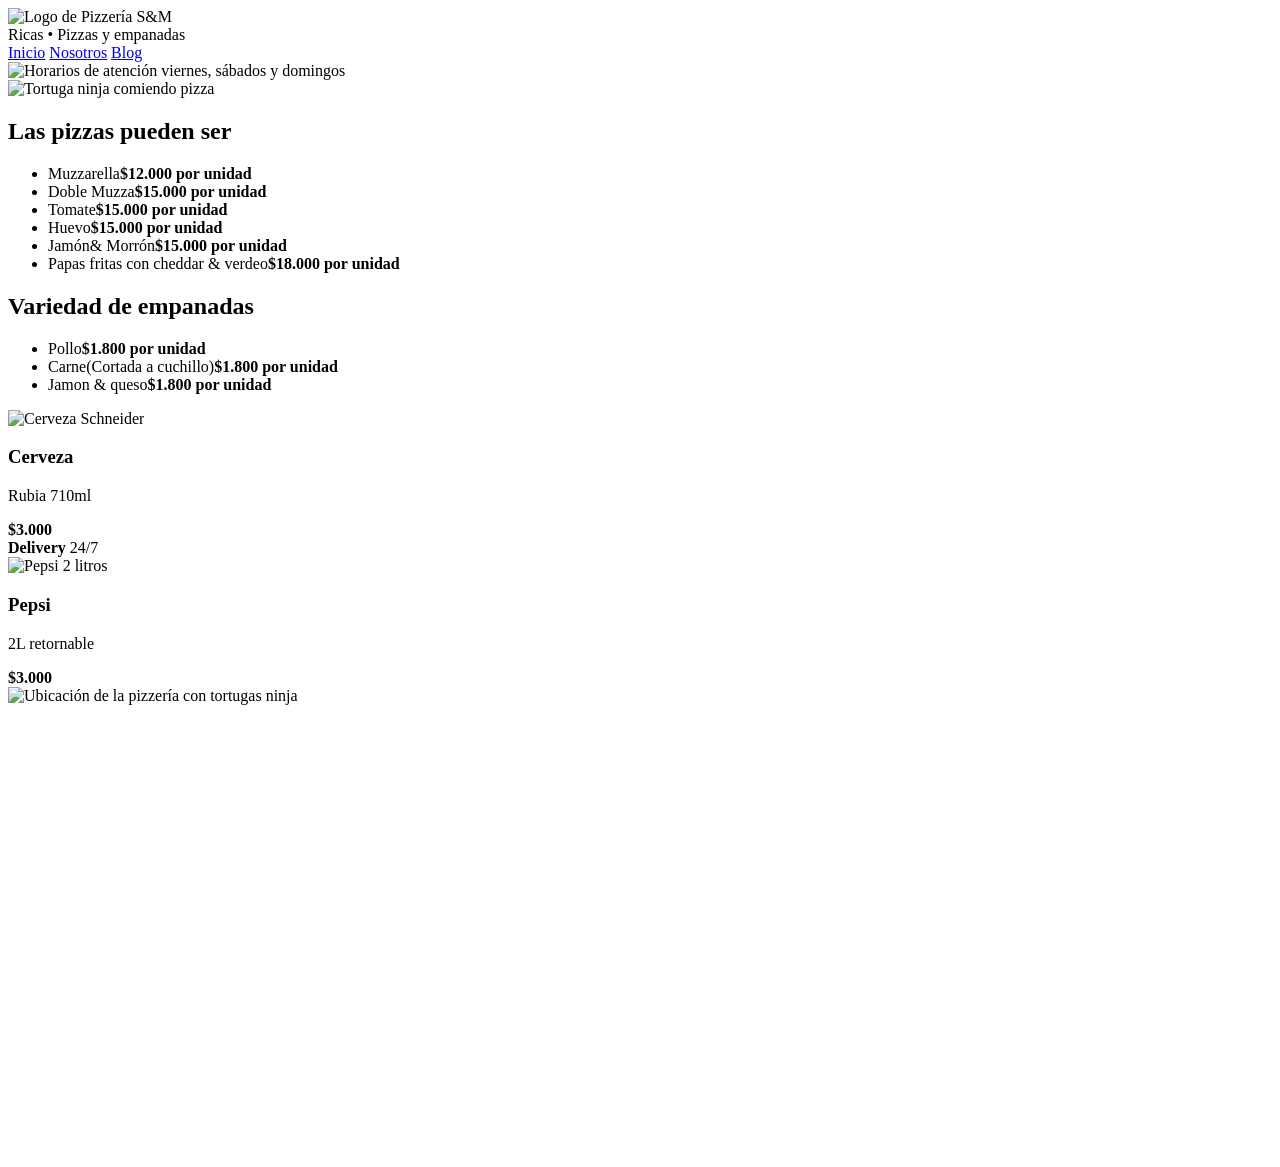
==== Productos.html @ 946de120 "initial commit" ====
<!DOCTYPE html>
<html lang="es">
<head>
    <meta charset="UTF-8">
    <meta name="viewport" content="width=device-width, initial-scale=1.0">
    <title>Pizzería S&M</title>
    <link rel="stylesheet" href="styles.css/style.css">
</head>
<body class="productos-page">
    <main class="productos-shell">
        <header class="productos-header">
            <div class="header-brand">
                <img src="img/logo.jpg" alt="Logo de Pizzería S&M" class="header-logo">
                <div class="header-tag">Ricas • Pizzas y empanadas</div>
            </div>
            <div class="header-nav" aria-label="Navegación principal">
                <a class="header-home" href="index.html">Inicio</a>
                <a class="header-home" href="Nosotros.html">Nosotros</a>
                <a class="header-home" href="blog.html">Blog</a>
            </div>
        </header>
        

        <section class="hero-flyer hero-flyer--pizza-sign" aria-label="Promoción principal de la pizzería">
            <div class="pizza-sign-wrap">
                  <div class="promo-banner-wrapper">
                      <img src="img/banner-horarios.png" alt="Horarios de atención viernes, sábados y domingos" class="promo-banner-img">
                  </div>

                  <img src="img/tortuga1.png" alt="Tortuga ninja comiendo pizza" class="turtle-promo">

                  <div class="pizza-sign">
                      <h2>Las pizzas pueden ser</h2>
                      <ul class="pizza-sign__list">
                          <li><span>Muzzarella</span><strong>$12.000 por unidad</strong></li>
                          <li><span>Doble Muzza</span><strong>$15.000 por unidad</strong></li>
                          <li><span>Tomate</span><strong>$15.000 por unidad</strong></li>
                          <li><span>Huevo</span><strong>$15.000 por unidad</strong></li>
                          <li><span>Jamón& Morrón</span><strong>$15.000 por unidad</strong></li>
                          <li><span>Papas fritas con cheddar & verdeo</span><strong>$18.000 por unidad</strong></li>
                      </ul>
                  </div>

                  <div class="pizza-sign">
                      <h2>Variedad de empanadas</h2>
                      <ul class="pizza-sign__list">
                          <li><span>Pollo</span><strong>$1.800 por unidad</strong></li>
                          <li><span>Carne(Cortada a cuchillo)</span><strong>$1.800 por unidad</strong></li>
                          <li><span>Jamon & queso</span><strong>$1.800 por unidad</strong></li>
                      </ul>
                  </div>
            </div>
        </section>

        <div class="delivery-showcase" aria-label="Bebidas y delivery 24/7">
            <article class="drink-card drink-card--beer" aria-label="Cerveza Schneider rubia">
                <div class="drink-card__visual drink-card__visual--beer">
                    <img src="img/cerveza.png" alt="Cerveza Schneider" class="drink-image drink-image--beer">
                </div>
                <div class="drink-card__content">
                    <h3>Cerveza</h3>
                    <p>Rubia 710ml</p>
                    <strong class="drink-card__price">$3.000</strong>
                </div>
            </article>

            <div class="mini-feature mini-feature--center" aria-label="Delivery 24 horas">
                <strong>Delivery</strong>
                <span>24/7</span>
            </div>

            <article class="drink-card drink-card--pepsi" aria-label="Pepsi 2 litros">
                <div class="drink-card__visual drink-card__visual--pepsi">
                    <img src="img/pepsi.png" alt="Pepsi 2 litros" class="drink-image drink-image--pepsi">
                </div>
                <div class="drink-card__content">
                    <h3>Pepsi</h3>
                    <p>2L retornable</p>
                    <strong class="drink-card__price">$3.000</strong>
                </div>
                
            </article>
        </div>

        <section id="catalogo" class="catalog-grid" aria-label="Promociones principales"></section>
        <section id="toppings" class="info-grid" aria-label="Variedades de empanadas y tipos de pizzas"></section>
        <section id="contacto" class="info-grid" aria-label="Datos de contacto"></section>
    </main>

    <footer class="productos-footer">
        <div class="productos-footer__content">
            <img src="img/ubicacion-tortugas.png" alt="Ubicación de la pizzería con tortugas ninja" class="footer-location-image">
            <div class="contact-map" aria-label="Mapa de la dirección La Porteña 4675">
                <iframe src="https://www.google.com/maps/embed?pb=!1m18!1m12!1m3!1d13119.34629724788!2d-58.573565739080216!3d-34.70930172315595!2m3!1f0!2f0!3f0!3m2!1i1024!2i768!4f13.1!3m3!1m2!1s0x95bcc5fd9fd1fd6d%3A0xc3c6c3fccccf49b4!2sLa%20Porte%C3%B1a%204675%2C%20B1754EJG%20San%20Justo%2C%20Provincia%20de%20Buenos%20Aires!5e0!3m2!1ses!2sar!4v1793727052412!5m2!1ses!2sar" width="600" height="450" style="border:0;" allowfullscreen="" loading="lazy" referrerpolicy="strict-origin-when-cross-origin"></iframe>
            </div>
        </div>
    </footer>

    <script src="js/productos.js"></script>
    <script src="js/index.js" defer></script>
</body>
</html>
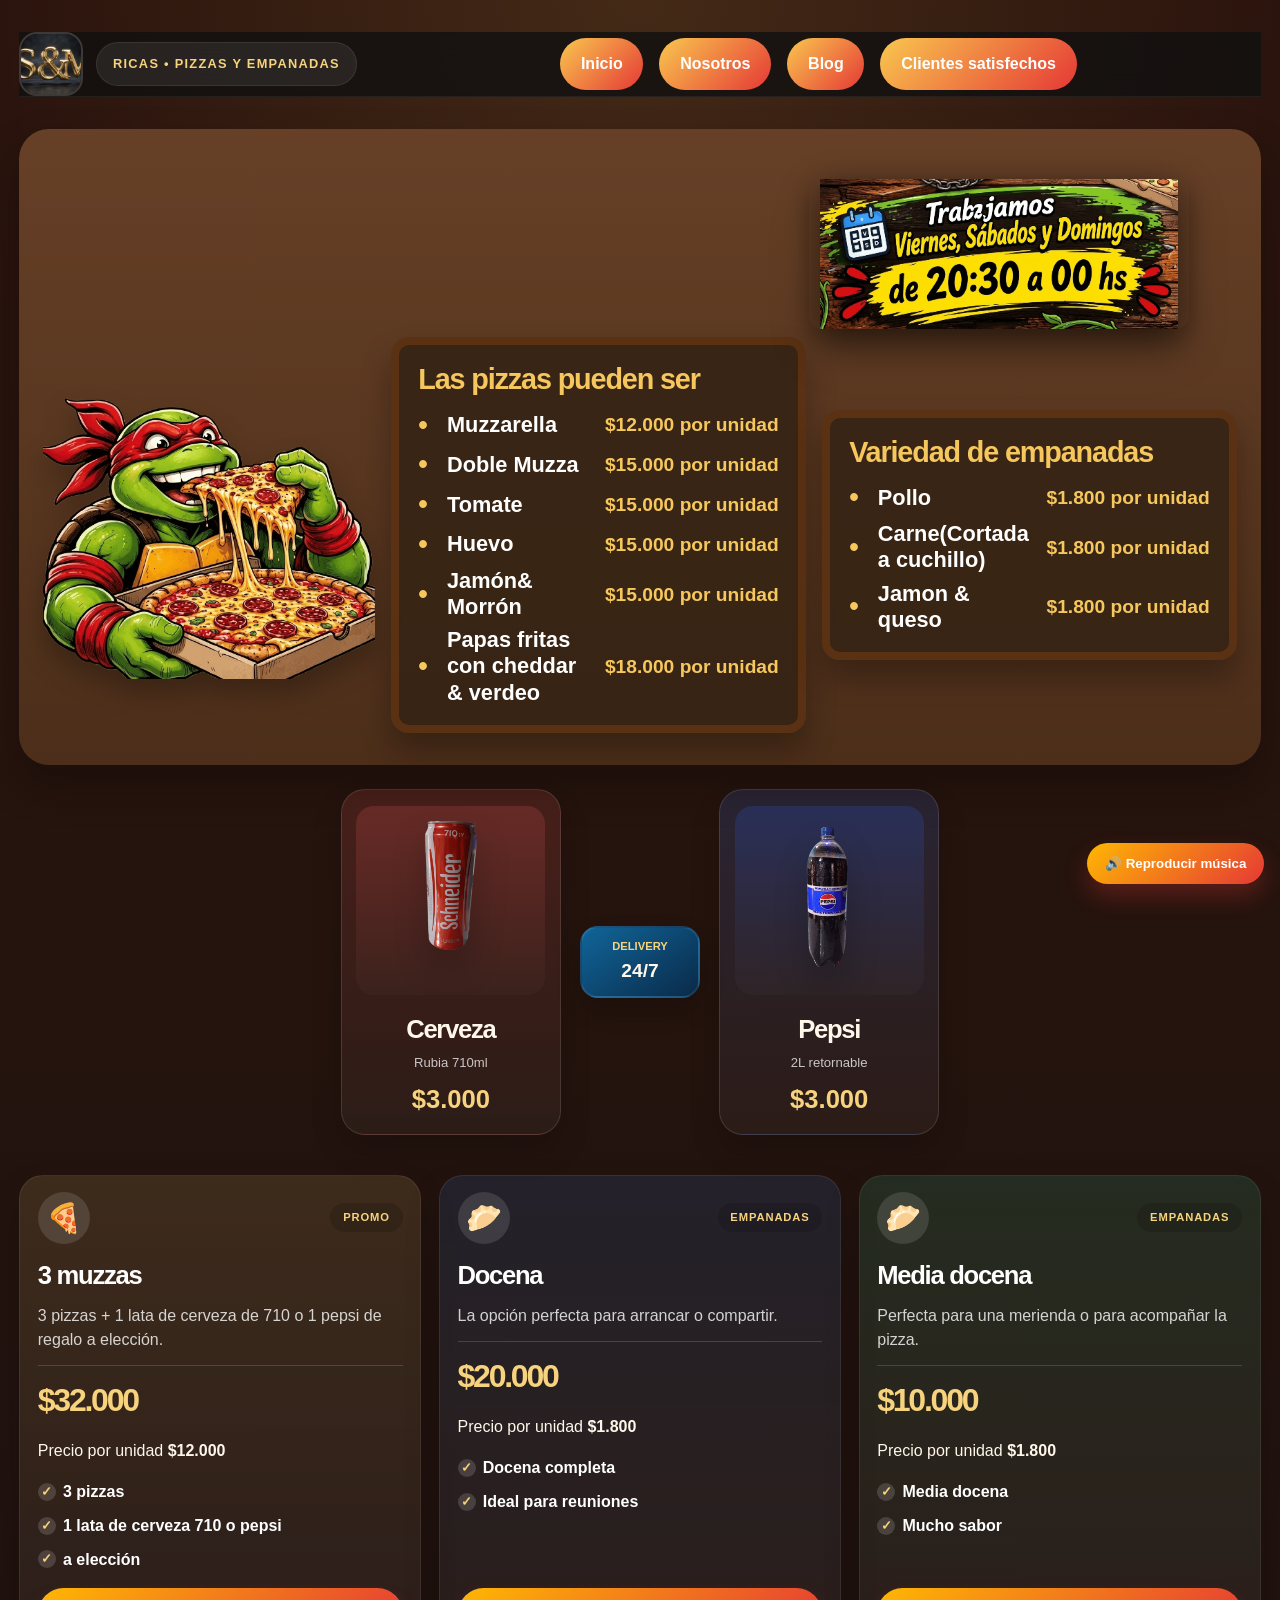
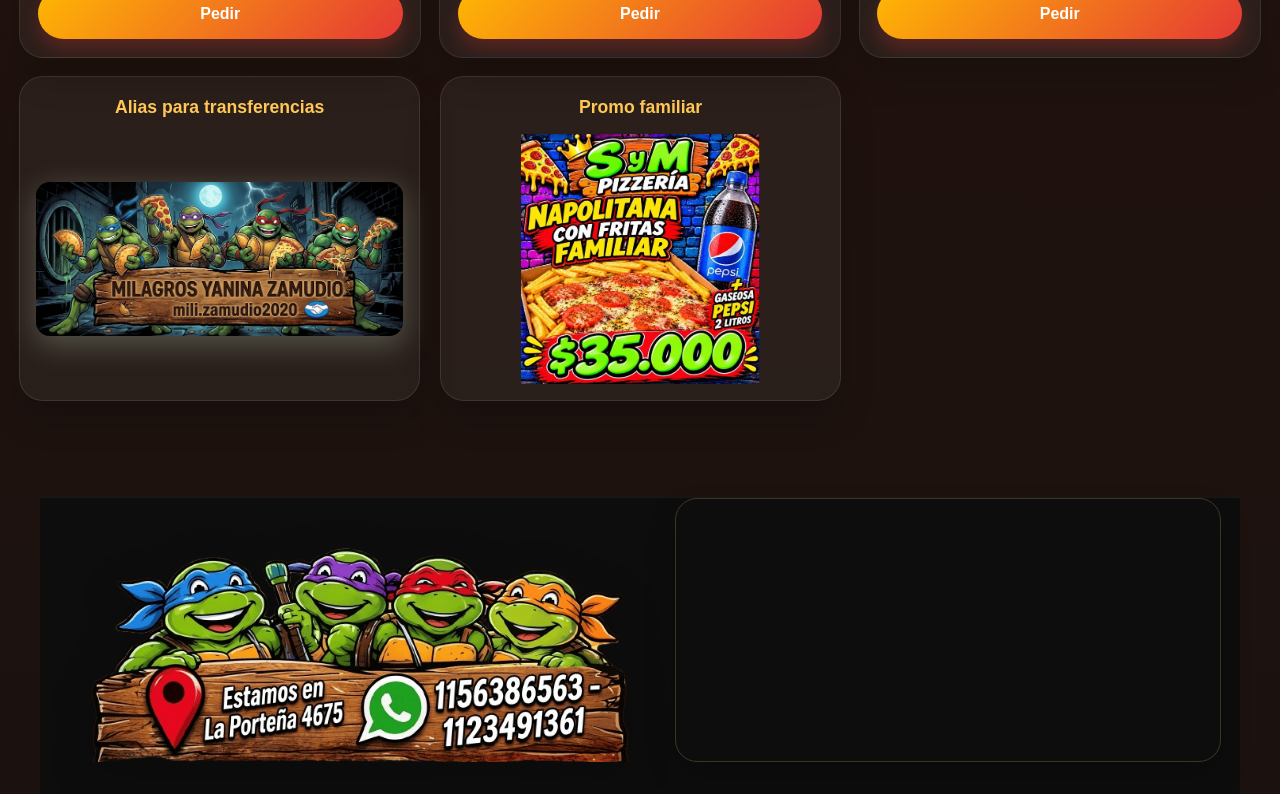
==== commit 790ea67e: "Add files via upload" ====
--- a/Productos.html
+++ b/Productos.html
@@ -17,6 +17,7 @@
                 <a class="header-home" href="index.html">Inicio</a>
                 <a class="header-home" href="Nosotros.html">Nosotros</a>
                 <a class="header-home" href="blog.html">Blog</a>
+                <a class="header-home" href="clientes.html">Clientes satisfechos</a>
             </div>
         </header>
         
@@ -83,8 +84,6 @@
         </div>
 
         <section id="catalogo" class="catalog-grid" aria-label="Promociones principales"></section>
-        <section id="toppings" class="info-grid" aria-label="Variedades de empanadas y tipos de pizzas"></section>
-        <section id="contacto" class="info-grid" aria-label="Datos de contacto"></section>
     </main>
 
     <footer class="productos-footer">
--- a/styles.css/style.css
+++ b/styles.css/style.css
@@ -0,0 +1,1852 @@
+:root {
+  --bg-900: #111111;
+  --bg-800: #1a1a1a;
+  --card: #1d1d1d;
+  --card-soft: rgba(255, 255, 255, 0.04);
+  --text: #f3f3f3;
+  --muted: #b7b7b7;
+  --gold: #ffc857;
+  --gold-strong: #ffb703;
+  --red: #e53935;
+  --red-strong: #d62f2f;
+  --shadow: rgba(0, 0, 0, 0.25);
+}
+
+* {
+  box-sizing: border-box;
+  margin: 0;
+  padding: 0;
+}
+
+html {
+  scroll-behavior: smooth;
+}
+
+body {
+  font-family: 'Poppins', 'Segoe UI', sans-serif;
+  background: var(--bg-900);
+  color: var(--text);
+  line-height: 1.6;
+  overflow-x: hidden;
+  min-width: 320px;
+}
+
+a {
+  color: inherit;
+}
+
+img {
+  max-width: 100%;
+  display: block;
+}
+
+header {
+  position: sticky;
+  top: 0;
+  z-index: 1000;
+  background: rgba(17, 17, 17, 0.8);
+  backdrop-filter: blur(12px);
+  border-bottom: 1px solid rgba(255, 255, 255, 0.06);
+}
+
+.navbar {
+  max-width: 1200px;
+  margin: 0 auto;
+  padding: 0.6rem 1rem;
+  display: flex;
+  align-items: center;
+  justify-content: space-between;
+  gap: 1rem;
+}
+
+.nav-logo {
+  display: inline-flex;
+  align-items: center;
+  justify-content: center;
+  width: 78px;
+  height: 54px;
+  border-radius: 12px;
+  overflow: hidden;
+  background: rgba(255, 255, 255, 0.04);
+  border: 1px solid rgba(255, 255, 255, 0.08);
+}
+
+.nav-brand-image {
+  width: 100%;
+  height: 100%;
+  object-fit: cover;
+}
+
+.nav-menu {
+  list-style: none;
+  display: flex;
+  align-items: center;
+  justify-content: center;
+  gap: 1rem;
+  flex-wrap: wrap;
+}
+
+.nav-menu li {
+  display: flex;
+}
+
+.nav-menu a {
+  position: relative;
+  display: inline-flex;
+  align-items: center;
+  justify-content: center;
+  min-width: 140px;
+  padding: 0.9rem 1.7rem;
+  border-radius: 999px;
+  color: #fff;
+  text-decoration: none;
+  font-weight: 800;
+  background: linear-gradient(135deg, #ff9d45 0%, #ff7f39 45%, #ff6845 100%);
+  box-shadow: inset 0 2px 0 rgba(255,255,255,0.2), 0 10px 18px rgba(255, 124, 52, 0.18);
+  transition: transform 0.2s ease, box-shadow 0.2s ease;
+}
+
+.nav-menu a::after {
+  display: none;
+}
+
+.nav-menu a:hover {
+  color: #fff;
+  transform: translateY(-2px);
+  box-shadow: inset 0 2px 0 rgba(255,255,255,0.2), 0 14px 22px rgba(255, 124, 52, 0.26);
+}
+
+.hero-section {
+  min-height: 86vh;
+  display: flex;
+  align-items: center;
+  justify-content: center;
+  padding: 4rem 1.2rem 2rem;
+  background: radial-gradient(circle at center, rgba(98, 26, 26, 0.7), rgba(17, 17, 17, 0.96) 58%);
+}
+
+.hero-container {
+  max-width: 1200px;
+  width: 100%;
+  text-align: center;
+}
+
+.welcome-text {
+  font-size: clamp(2.8rem, 5vw, 4.6rem);
+  line-height: 1.1;
+  letter-spacing: -0.06em;
+  font-weight: 900;
+  text-transform: uppercase;
+  background: linear-gradient(90deg, #ffffff, var(--gold));
+  -webkit-background-clip: text;
+  background-clip: text;
+  color: transparent;
+}
+
+.pizza-logo-container {
+  display: flex;
+  justify-content: center;
+  align-items: center;
+  gap: 2rem;
+  margin: 3rem 0 1.5rem;
+  perspective: 1200px;
+}
+
+.pizza-logo {
+  width: 180px;
+  height: 180px;
+  border-radius: 50%;
+  object-fit: cover;
+  border: 4px solid rgba(255, 255, 255, 0.2);
+  box-shadow: 0 20px 30px rgba(229, 57, 53, 0.22);
+  background: #fff;
+  will-change: transform;
+  animation: floatPizza 8s ease-in-out infinite;
+}
+
+.pizza-logo--left {
+  transform: translateX(-24px);
+}
+
+.pizza-logo--right {
+  transform: translateX(24px);
+}
+
+@keyframes floatPizza {
+  0%, 100% {
+    transform: rotateY(0deg) rotateX(10deg) translateY(0) scale(1);
+  }
+  25% {
+    transform: rotateY(90deg) rotateX(12deg) translateY(-6px) scale(1.02);
+  }
+  50% {
+    transform: rotateY(180deg) rotateX(14deg) translateY(0) scale(1.04);
+  }
+  75% {
+    transform: rotateY(270deg) rotateX(12deg) translateY(-6px) scale(1.02);
+  }
+}
+
+.hero-subtitle-row {
+  display: flex;
+  justify-content: center;
+  align-items: center;
+  gap: 1rem;
+  flex-wrap: wrap;
+  margin-top: 1.5rem;
+}
+
+.hero-subtitle {
+  color: var(--muted);
+  font-size: 1.25rem;
+  font-weight: 300;
+  max-width: 640px;
+}
+
+.hero-button {
+  display: inline-flex;
+  align-items: center;
+  justify-content: center;
+  padding: 0.9rem 1.6rem;
+  border-radius: 999px;
+  text-decoration: none;
+  background: linear-gradient(135deg, var(--gold-strong), var(--red));
+  color: #fff;
+  font-weight: 800;
+  box-shadow: 0 12px 20px rgba(229, 57, 53, 0.25);
+  transition: transform 0.2s ease, box-shadow 0.2s ease;
+}
+
+.hero-button:hover {
+  transform: translateY(-2px);
+  box-shadow: 0 16px 24px rgba(229, 57, 53, 0.35);
+}
+
+@media (max-width: 980px) {
+  .navbar {
+    flex-direction: column;
+    align-items: center;
+    justify-content: center;
+  }
+
+  .nav-menu {
+    width: 100%;
+    justify-content: center;
+  }
+
+  .nav-menu a {
+    min-width: 0;
+    flex: 1 1 180px;
+  }
+
+  .hero-subtitle-row {
+    flex-direction: column;
+    align-items: center;
+  }
+
+  .hero-subtitle {
+    max-width: 100%;
+  }
+
+  .about-container {
+    grid-template-columns: 1fr;
+  }
+}
+
+@media (max-width: 640px) {
+  .navbar {
+    padding: 0.7rem 0.75rem;
+  }
+
+  .nav-logo {
+    width: 72px;
+    height: 52px;
+  }
+
+  .nav-menu {
+    gap: 0.6rem;
+  }
+
+  .nav-menu a {
+    width: 100%;
+    min-width: 0;
+    padding: 0.8rem 1rem;
+  }
+
+  .hero-section {
+    padding: 2.8rem 0.8rem 1.5rem;
+  }
+
+  .welcome-text {
+    font-size: clamp(2.1rem, 12vw, 3.1rem);
+  }
+
+  .pizza-logo-container {
+    gap: 0.7rem;
+    margin: 2rem 0 1rem;
+  }
+
+  .pizza-logo {
+    width: 110px;
+    height: 110px;
+  }
+
+  .pizza-logo--left {
+    transform: translateX(-8px);
+  }
+
+  .pizza-logo--right {
+    transform: translateX(8px);
+  }
+
+  .hero-subtitle {
+    font-size: 1rem;
+  }
+
+  .hero-button {
+    width: 100%;
+  }
+
+  .section,
+  .product-section,
+  .about-section,
+  .productos-shell,
+  .clientes-shell {
+    padding-left: 0.8rem;
+    padding-right: 0.8rem;
+  }
+
+  .poster-card {
+    flex-basis: 82vw;
+  }
+
+  .footer-icon {
+    width: 42px;
+    height: 42px;
+  }
+
+  .music-toggle {
+    right: 0.7rem;
+    bottom: 0.7rem;
+    padding: 0.7rem 1rem;
+    font-size: 0.8rem;
+  }
+}
+
+.about-section {
+  padding: 5rem 1.2rem 6rem;
+  background: linear-gradient(180deg, rgba(18, 18, 18, 0.96), rgba(54, 27, 26, 0.9));
+}
+
+.about-container {
+  max-width: 1200px;
+  margin: 0 auto;
+  display: grid;
+  grid-template-columns: 1.15fr 0.85fr;
+  align-items: center;
+  gap: 3rem;
+}
+
+.about-kicker {
+  font-size: 0.8rem;
+  text-transform: uppercase;
+  letter-spacing: 0.18rem;
+  color: var(--gold);
+  font-weight: 800;
+  margin-bottom: 1rem;
+}
+
+.about-text h2 {
+  font-size: clamp(2.2rem, 4vw, 3.2rem);
+  line-height: 1.1;
+  margin-bottom: 1.2rem;
+}
+
+.about-text p {
+  color: var(--muted);
+  margin-bottom: 1rem;
+  font-size: 1.04rem;
+}
+
+.about-image-wrap {
+  position: relative;
+  overflow: hidden;
+  border-radius: 28px;
+  border: 2px solid rgba(255, 193, 7, 0.2);
+  box-shadow: 0 24px 45px rgba(0, 0, 0, 0.3);
+}
+
+.about-image {
+  width: 100%;
+  height: 520px;
+  object-fit: cover;
+  display: block;
+}
+
+.section {
+  max-width: 1200px;
+  margin: 0 auto;
+  padding: 5rem 1.2rem 1rem;
+  text-align: center;
+}
+
+.section h2 {
+  font-size: clamp(2.3rem, 4vw, 3.2rem);
+  margin-bottom: 2rem;
+}
+
+.blog-section {
+  max-width: 1320px;
+  padding: 3rem clamp(1rem, 4vw, 3rem) 2rem;
+}
+
+.blog-section > h1 {
+  margin-bottom: 1.5rem;
+  font-size: clamp(2rem, 4vw, 3.2rem);
+  line-height: 1.12;
+  text-wrap: balance;
+}
+
+.blog-carousel {
+  max-width: 1120px;
+  margin: 0 auto;
+}
+
+.blog-carousel__stage {
+  position: relative;
+  height: clamp(570px, calc(100vh - 170px), 680px);
+  perspective: 1200px;
+  overflow: hidden;
+}
+
+.blog-card {
+  position: absolute;
+  top: 0;
+  left: 50%;
+  display: flex;
+  flex-direction: column;
+  width: min(700px, calc(100vw - 3rem));
+  height: 100%;
+  overflow: hidden;
+  border: 1px solid rgba(255, 255, 255, 0.12);
+  border-radius: 24px;
+  background: #1d1d1d;
+  box-shadow: 0 24px 55px rgba(0, 0, 0, 0.45);
+  text-align: left;
+  opacity: 0;
+  transform: translateX(-50%) scale(0.7);
+  transition: transform 450ms ease, opacity 450ms ease, filter 450ms ease;
+  will-change: transform, opacity;
+}
+
+.blog-card.is-active {
+  filter: none;
+}
+
+.blog-card.is-neighbor {
+  filter: brightness(0.68);
+}
+
+.blog-card:not(.is-active) .blog-content {
+  visibility: hidden;
+}
+
+.blog-img,
+.video-container {
+  flex: 0 0 clamp(290px, 44vh, 360px);
+  width: 100%;
+  height: clamp(290px, 44vh, 360px);
+  background: #1d1d1d;
+}
+
+.blog-img {
+  object-fit: contain;
+  object-position: center;
+}
+
+.video-container iframe {
+  width: 100%;
+  height: 100%;
+  border: 0;
+}
+
+.blog-banner {
+  display: flex;
+  justify-content: flex-end;
+  align-items: center;
+  gap: 0.75rem;
+  margin: 1rem 0 2rem;
+  padding: 0;
+}
+
+.blog-banner__image {
+  display: block;
+  width: auto;
+  max-height: 260px;
+  object-fit: contain;
+  border: 0;
+  box-shadow: none;
+  background: transparent;
+}
+
+.blog-banner__image--schedule {
+  max-width: 46%;
+}
+
+.blog-banner__image--turtle {
+  max-width: 34%;
+}
+
+.blog-content {
+  padding: clamp(1.1rem, 3vw, 1.7rem);
+  overflow-y: auto;
+}
+
+.blog-content h3 {
+  margin-bottom: 0.75rem;
+  font-size: clamp(1.2rem, 2.2vw, 1.55rem);
+  line-height: 1.25;
+  text-wrap: pretty;
+}
+
+.blog-content p {
+  color: var(--muted);
+  font-size: clamp(0.95rem, 1.35vw, 1.05rem);
+  line-height: 1.65;
+}
+
+.blog-carousel__controls {
+  position: absolute;
+  inset: 0;
+  z-index: 20;
+  display: flex;
+  align-items: center;
+  justify-content: space-between;
+  padding: 0 1rem;
+  pointer-events: none;
+}
+
+.blog-carousel__button {
+  position: absolute;
+  top: 50%;
+  min-width: 48px;
+  min-height: 48px;
+  border: 1px solid rgba(255, 200, 87, 0.55);
+  border-radius: 50%;
+  background: rgba(255, 200, 87, 0.12);
+  color: #fff;
+  font-size: 1.5rem;
+  cursor: pointer;
+  transform: translateY(-50%);
+  pointer-events: auto;
+  transition: background 180ms ease, transform 180ms ease;
+}
+
+.blog-carousel__button[data-direction="-1"] {
+  left: 1rem;
+}
+
+.blog-carousel__button[data-direction="1"] {
+  right: 1rem;
+}
+
+.blog-carousel__button:hover {
+  transform: translateY(-50%) scale(1.06);
+  background: rgba(255, 200, 87, 0.28);
+}
+
+.blog-carousel__status-row {
+  display: flex;
+  justify-content: center;
+  min-height: 2rem;
+  margin-top: 0.75rem;
+}
+
+.blog-carousel__status {
+  min-width: 4.5rem;
+  color: var(--muted);
+  text-align: center;
+  font-variant-numeric: tabular-nums;
+}
+
+.product-section {
+  max-width: 1300px;
+  margin: 0 auto;
+  padding: 3rem 1.2rem 1rem;
+}
+
+.product-gallery {
+  display: flex;
+  align-items: flex-end;
+  justify-content: flex-start;
+  gap: 1rem;
+  overflow-x: auto;
+  padding: 1rem 0 0.5rem;
+  scrollbar-width: none;
+  cursor: grab;
+  user-select: none;
+}
+
+.product-gallery::-webkit-scrollbar {
+  display: none;
+}
+
+.product-gallery.dragging {
+  cursor: grabbing;
+}
+
+.poster-card {
+  flex: 0 0 290px;
+  background: var(--card);
+  border-radius: 22px;
+  padding: 1rem;
+  border: 1px solid rgba(255, 255, 255, 0.05);
+  opacity: 0.7;
+  transform: scale(0.92) rotate(-2deg);
+  transition: transform 0.25s ease, opacity 0.25s ease, box-shadow 0.25s ease;
+}
+
+.poster-card.active {
+  opacity: 1;
+  transform: scale(1.04) rotate(0deg);
+  box-shadow: 0 20px 30px rgba(0, 0, 0, 0.28);
+}
+
+.product-card {
+  display: flex;
+  flex-direction: column;
+  min-height: 100%;
+}
+
+.product-image-wrap {
+  width: 100%;
+  border-radius: 18px;
+  overflow: hidden;
+  margin-bottom: 1rem;
+}
+
+.product-image {
+  width: 100%;
+  height: 320px;
+  object-fit: cover;
+}
+
+.product-card h3 {
+  margin: 0.4rem 0;
+  color: var(--gold);
+  font-size: 1.5rem;
+}
+
+.product-card p {
+  color: var(--muted);
+  margin-bottom: 1rem;
+}
+
+.product-price {
+  display: inline-block;
+  color: var(--gold-strong);
+  font-size: 1.2rem;
+  font-weight: 800;
+  margin-bottom: 0.7rem;
+}
+
+.product-button {
+  display: inline-flex;
+  align-items: center;
+  justify-content: center;
+  width: 100%;
+  padding: 0.8rem 1rem;
+  border-radius: 999px;
+  background: linear-gradient(135deg, var(--gold-strong), var(--red));
+  color: #fff;
+  text-decoration: none;
+  font-weight: 800;
+  box-shadow: 0 10px 18px rgba(229, 57, 53, 0.24);
+}
+
+.product-button:hover {
+  transform: translateY(-2px);
+}
+
+footer {
+  background: #0d0d0d;
+  padding: 2.5rem 1rem 3rem;
+  border-top: 1px solid rgba(255, 255, 255, 0.05);
+}
+
+.footer-content {
+  max-width: 1200px;
+  margin: 0 auto;
+  display: flex;
+  flex-direction: column;
+  align-items: center;
+  gap: 1rem;
+}
+
+.footer-content p {
+  color: var(--muted);
+}
+
+.footer-redes {
+  display: flex;
+  gap: 0.8rem;
+  justify-content: center;
+  flex-wrap: wrap;
+}
+
+.footer-icon {
+  width: 46px;
+  height: 46px;
+  border-radius: 50%;
+  display: inline-flex;
+  align-items: center;
+  justify-content: center;
+  color: #fff;
+  text-decoration: none;
+  box-shadow: 0 12px 18px rgba(0, 0, 0, 0.2);
+  transition: transform 0.2s ease;
+}
+
+.footer-icon svg {
+  width: 22px;
+  height: 22px;
+}
+
+.footer-icon:hover {
+  transform: translateY(-3px);
+}
+
+.footer-icon.whatsapp {
+  background: linear-gradient(135deg, #25d366, #128c7e);
+}
+
+.footer-icon.instagram {
+  background: linear-gradient(135deg, #f58529, #dd2a7b, #8134af, #515bd4);
+}
+
+.footer-icon.facebook {
+  background: linear-gradient(135deg, #1877f2, #0b5fc7);
+}
+
+.music-toggle {
+  position: fixed;
+  right: 1rem;
+  bottom: 1rem;
+  z-index: 2000;
+  border: 0;
+  border-radius: 999px;
+  background: linear-gradient(135deg, var(--gold-strong), var(--red));
+  color: #fff;
+  padding: 0.8rem 1.1rem;
+  font-weight: 800;
+  box-shadow: 0 12px 24px rgba(229, 57, 53, 0.28);
+  cursor: pointer;
+}
+
+.music-toggle.is-playing {
+  box-shadow: 0 0 0 2px rgba(255, 255, 255, 0.15), 0 12px 24px rgba(255, 194, 74, 0.22);
+}
+
+body.productos-page {
+  background:
+    radial-gradient(circle at top, rgba(247, 196, 90, 0.12), transparent 26%),
+    linear-gradient(180deg, #2b140d, #1b120f);
+  min-height: 100vh;
+  color: #fef7ea;
+}
+
+.productos-shell {
+  max-width: 1300px;
+  margin: 0 auto;
+  padding: 2rem 1.2rem 4rem;
+}
+
+.productos-header {
+  display: flex;
+  align-items: center;
+  justify-content: space-between;
+  gap: 1.2rem;
+  margin-bottom: 2rem;
+  flex-wrap: wrap;
+}
+
+.header-nav {
+  display: flex;
+  align-items: center;
+  justify-content: center;
+  gap: 1rem;
+  flex: 1;
+  flex-wrap: wrap;
+}
+
+.header-brand {
+  display: inline-flex;
+  align-items: center;
+  gap: 0.8rem;
+}
+
+.header-logo {
+  width: 64px;
+  height: 64px;
+  border-radius: 18px;
+  background: rgba(255, 255, 255, 0.06);
+  border: 2px solid rgba(255, 255, 255, 0.12);
+  object-fit: cover;
+  animation: spinLogo 3s linear infinite;
+}
+
+@keyframes spinLogo {
+  0% { transform: rotateY(0deg); }
+  50% { transform: rotateY(180deg); }
+  100% { transform: rotateY(360deg); }
+}
+
+.header-tag {
+  padding: 0.7rem 1rem;
+  border-radius: 999px;
+  background: rgba(255, 255, 255, 0.08);
+  border: 1px solid rgba(255, 255, 255, 0.08);
+  font-size: 0.8rem;
+  font-weight: 800;
+  letter-spacing: 0.1em;
+  text-transform: uppercase;
+  color: #f7d37d;
+}
+
+.header-home {
+  display: inline-flex;
+  align-items: center;
+  justify-content:flex-start;
+  padding: 0.8rem 1.3rem ;
+  border-radius: 1000px;
+  text-decoration: none;
+  background: linear-gradient(135deg, #f9c74f, #e53935);
+  color: #ffffff;
+  font-weight: 800;
+}
+
+.clientes-page {
+  min-height: 100vh;
+  background:
+    radial-gradient(circle at top, rgba(247, 196, 90, 0.12), transparent 26%),
+    linear-gradient(180deg, #2b140d, #1b120f);
+  color: #fef7ea;
+}
+
+.clientes-shell {
+  max-width: 1200px;
+  margin: 0 auto;
+  padding: 2rem 1.2rem 4rem;
+}
+
+.clientes-section {
+  text-align: center;
+}
+
+.clientes-section h1 {
+  color: #f7d37d;
+  font-size: clamp(2rem, 5vw, 3.5rem);
+  line-height: 1.15;
+}
+
+.clientes-intro {
+  margin: 0.8rem 0 2rem;
+  color: var(--muted);
+}
+
+.clientes-grid {
+  display: grid;
+  grid-template-columns: repeat(4, minmax(0, 1fr));
+  gap: 1.2rem;
+  text-align: left;
+}
+
+.cliente-card {
+  overflow: hidden;
+  border: 1px solid rgba(255, 255, 255, 0.08);
+  border-radius: 22px;
+  background: rgba(255, 255, 255, 0.05);
+  box-shadow: 0 18px 35px rgba(0, 0, 0, 0.2);
+}
+
+.cliente-photo-placeholder {
+  display: flex;
+  width: 100%;
+  aspect-ratio: 4 / 5;
+  align-items: center;
+  justify-content: center;
+  background: linear-gradient(135deg, rgba(249, 199, 79, 0.16), rgba(229, 57, 53, 0.16));
+  color: #f7d37d;
+  font-weight: 800;
+  text-align: center;
+}
+
+.cliente-card img {
+  display: block;
+  width: 100%;
+  aspect-ratio: 4 / 5;
+  object-fit: cover;
+  object-position: center 35%;
+}
+
+.cliente-card blockquote {
+  padding: 1.2rem 1.4rem 1.5rem;
+  color: #fff;
+  font-size: 1.05rem;
+  font-style: italic;
+}
+
+.hero-flyer {
+  position: relative;
+  display: block;
+  align-items: center;
+  padding: 2rem 1.5rem;
+  border-radius: 30px;
+  background: linear-gradient(135deg, rgba(4, 103, 186, 0.25), rgba(0, 0, 0, 0.1)), linear-gradient(180deg, #f6d783 0%, #f2bf53 32%, #f4d793 100%);
+  box-shadow: 0 20px 40px rgba(0, 0, 0, 0.25);
+  border: 4px solid rgba(255, 255, 255, 0.18);
+  overflow: hidden;
+}
+
+.hero-flyer--pizza-sign {
+  background:
+    linear-gradient(rgba(20, 11, 8, 0.2), rgba(20, 11, 8, 0.2)),
+    linear-gradient(180deg, #7b4d2e 0%, #5a371e 100%);
+  border: 0;
+}
+
+.pizza-sign-wrap {
+  position: relative;
+  display: grid;
+  grid-template-columns: minmax(0, 0.8fr) repeat(2, minmax(0, 1fr));
+  align-items: center;
+  width: 100%;
+  gap: 1rem;
+  padding-top: 11rem;
+}
+
+.promo-banner-wrapper {
+  position: absolute;
+  top: 18px;
+  right: 4%;
+  left: auto;
+  width: min(35%, 380px);
+  display: flex;
+  justify-content: center;
+  z-index: 5;
+  filter: drop-shadow(0 12px 18px rgba(0, 0, 0, 0.38));
+}
+
+.promo-banner-img {
+  width: 100%;
+  max-height: 150px;
+  object-fit: contain;
+  display: block;
+  filter: drop-shadow(0 8px 18px rgba(0, 0, 0, 0.22));
+  border-radius: 14px;
+  box-shadow: 0 10px 20px rgba(0, 0, 0, 0.16);
+}
+
+.turtle-promo {
+  position: relative;
+  z-index: 2;
+  width: 100%;
+  max-width: 350px;
+  height: auto;
+  object-fit: contain;
+  margin: 0 auto;
+  filter: drop-shadow(0 14px 12px rgba(0, 0, 0, 0.25));
+}
+
+.pizza-sign {
+  position: relative;
+  z-index: 3;
+  width: 100%;
+  min-width: 0;
+  background: rgba(54, 36, 20, 0.9);
+  border: 8px solid rgba(94, 52, 18, 0.9);
+  border-radius: 18px;
+  box-shadow: 0 18px 30px rgba(0, 0, 0, 0.28);
+  padding: 1.2rem;
+}
+
+.pizza-sign h2 {
+  margin: 0 0 0.8rem;
+  color: #f6c75d;
+  font-size: clamp(1.8rem, 2vw, 3rem);
+  line-height: 1.1;
+  letter-spacing: -0.04em;
+  text-align: left;
+}
+
+@media (max-width: 1100px) {
+  .promo-banner-wrapper {
+    position: static;
+    width: min(100%, 520px);
+    margin: 0 auto;
+  }
+
+  .pizza-sign-wrap {
+    align-items: center;
+    grid-template-columns: minmax(0, 1fr);
+    padding-top: 1rem;
+  }
+
+  .turtle-promo {
+    width: min(280px, 75%);
+    margin: 0 auto;
+    transform: none;
+  }
+
+  .pizza-sign {
+    width: min(100%, 620px);
+  }
+}
+
+.pizza-sign__list {
+  list-style: none;
+  padding: 0;
+  margin: 0;
+  display: grid;
+  gap: 0.45rem;
+}
+
+.pizza-sign__list li {
+  display: flex;
+  align-items: center;
+  justify-content: space-between;
+  gap: 1rem;
+  color: #fff;
+  font-size: clamp(1.05rem, 1.7vw, 1.5rem);
+  font-weight: 700;
+  line-height: 1.2;
+}
+
+.pizza-sign__list li::before {
+  content: '•';
+  color: #f6c75d;
+  font-size: 1.7rem;
+  margin-right: 0.2rem;
+}
+
+.pizza-sign__list li span {
+  flex: 1;
+  min-width: 0;
+}
+
+.pizza-sign__list li strong {
+  color: #f6c75d;
+  font-size: clamp(0.9rem, 1.5vw, 1.2rem);
+  white-space: nowrap;
+}
+
+.delivery-showcase {
+  display: flex;
+  align-items: center;
+  justify-content: center;
+  gap: 1.2rem;
+  margin-top: 1.5rem;
+  flex-wrap: wrap;
+}
+
+.drink-card {
+  display: flex;
+  flex-direction: column;
+  align-items: center;
+  justify-content: flex-end;
+  width: min(220px, 32vw);
+  min-height: 270px;
+  padding: 1rem 0.9rem 0.9rem;
+  border-radius: 24px;
+  background: rgba(255, 255, 255, 0.06);
+  border: 1px solid rgba(255, 255, 255, 0.12);
+  box-shadow: 0 16px 30px rgba(0, 0, 0, 0.18);
+  transition: transform 0.25s ease, box-shadow 0.25s ease;
+}
+
+.drink-card:hover {
+  transform: translateY(-10px) rotate(-1deg);
+  box-shadow: 0 26px 40px rgba(0, 0, 0, 0.24);
+}
+
+.drink-card--beer {
+  background: linear-gradient(180deg, rgba(255, 96, 96, 0.16), rgba(255,255,255,0.04));
+}
+
+.drink-card--pepsi {
+  background: linear-gradient(180deg, rgba(64, 124, 255, 0.16), rgba(255,255,255,0.04));
+}
+
+.drink-card__visual {
+  position: relative;
+  display: flex;
+  align-items: center;
+  justify-content: center;
+  width: 100%;
+  min-height: 175px;
+  padding: 0.6rem;
+  border-radius: 18px;
+  margin-bottom: 0.9rem;
+  overflow: hidden;
+  background: rgba(255, 255, 255, 0.02);
+}
+
+.drink-card__visual--beer {
+  background: linear-gradient(180deg, rgba(255, 94, 94, 0.18), rgba(255,255,255,0.02));
+}
+
+.drink-card__visual--pepsi {
+  background: linear-gradient(180deg, rgba(46, 104, 255, 0.18), rgba(255,255,255,0.02));
+}
+
+.drink-image {
+  display: block;
+  width: 100%;
+  height: 170px;
+  object-fit: contain;
+  transition: transform 0.28s ease, filter 0.28s ease;
+  filter: drop-shadow(0 18px 16px rgba(0, 0, 0, 0.22));
+}
+
+.drink-card:hover .drink-image {
+  transform: translateY(-8px) scale(1.04);
+  filter: drop-shadow(0 22px 22px rgba(0, 0, 0, 0.28));
+}
+
+.drink-card__content {
+  text-align: center;
+}
+
+.drink-card h3 {
+  margin: 0;
+  font-size: clamp(1.4rem, 2vw, 1.8rem);
+  letter-spacing: -0.05em;
+}
+
+.drink-card p {
+  margin: 0.1rem 0 0.35rem;
+  color: rgba(255,255,255,0.75);
+  font-size: 0.82rem;
+}
+
+.drink-card__price {
+  display: inline-block;
+  color: #f7d37d;
+  font-size: clamp(1.2rem, 2vw, 1.7rem);
+  font-weight: 900;
+}
+
+.mini-feature {
+  display: flex;
+  flex-direction: column;
+  align-items: center;
+  justify-content: center;
+  width: 120px;
+  min-height: 70px;
+  padding: 0.6rem;
+  border-radius: 18px;
+  background: linear-gradient(145deg, rgba(14, 112, 173, 0.88), rgba(8, 45, 78, 0.92));
+  border: 2px solid rgba(255, 255, 255, 0.08);
+  box-shadow: 0 12px 24px rgba(0, 0, 0, 0.2);
+}
+
+.mini-feature strong {
+  font-size: 0.7rem;
+  text-transform: uppercase;
+  color: #f7d37d;
+}
+
+.mini-feature span {
+  font-size: 1.2rem;
+  font-weight: 900;
+}
+
+.catalog-grid {
+  display: grid;
+  grid-template-columns: repeat(3, minmax(220px, 1fr));
+  gap: 1.1rem;
+  margin-top: 2.5rem;
+}
+
+.product-card {
+  position: relative;
+  display: flex;
+  flex-direction: column;
+  min-height: 360px;
+  border-radius: 24px;
+  overflow: hidden;
+  background: rgba(255, 255, 255, 0.06);
+  border: 1px solid rgba(255, 255, 255, 0.08);
+  box-shadow: 0 18px 35px rgba(0, 0, 0, 0.2);
+}
+
+.product-card--accent { background: linear-gradient(180deg, rgba(255, 219, 126, 0.12), rgba(255,255,255,0.05)); }
+.product-card--blue { background: linear-gradient(180deg, rgba(42, 139, 247, 0.12), rgba(255,255,255,0.05)); }
+.product-card--green { background: linear-gradient(180deg, rgba(54, 227, 166, 0.12), rgba(255,255,255,0.05)); }
+
+.product-card__top {
+  display: flex;
+  align-items: center;
+  justify-content: space-between;
+  padding: 1rem 1.1rem 0.5rem;
+}
+
+.product-emoji {
+  width: 52px;
+  height: 52px;
+  display: inline-flex;
+  align-items: center;
+  justify-content: center;
+  border-radius: 50%;
+  font-size: 1.8rem;
+  background: rgba(255,255,255,0.12);
+}
+
+.product-tag {
+  padding: 0.35rem 0.8rem;
+  border-radius: 999px;
+  background: rgba(0, 0, 0, 0.15);
+  color: #f7d37d;
+  font-size: 0.7rem;
+  font-weight: 900;
+  letter-spacing: 0.08em;
+  text-transform: uppercase;
+}
+
+.product-card__body {
+  padding: 0 1.1rem 1rem;
+  flex: 1 1 auto;
+}
+
+.product-card h3 {
+  margin: 0.2rem 0 0.5rem;
+  font-size: clamp(1.5rem, 2vw, 2.2rem);
+  letter-spacing: -0.05em;
+  color: #fff;
+}
+
+.product-card p {
+  margin: 0;
+  color: rgba(255,255,255,0.8);
+  line-height: 1.5;
+}
+
+.product-price {
+  display: block;
+  margin-top: 0.8rem;
+  padding-top: 0.6rem;
+  border-top: 1px solid rgba(255,255,255,0.15);
+  font-size: 2rem;
+  font-weight: 900;
+  letter-spacing: -0.07em;
+  color: #f7d37d;
+}
+
+.product-list {
+  list-style: none;
+  display: grid;
+  gap: 0.5rem;
+  margin-top: 1rem;
+}
+
+.product-list li {
+  display: flex;
+  align-items: center;
+  gap: 0.45rem;
+  color: #fff;
+  font-weight: 700;
+}
+
+.product-list li::before {
+  content: '✓';
+  display: inline-flex;
+  align-items: center;
+  justify-content: center;
+  width: 18px;
+  height: 18px;
+  border-radius: 50%;
+  background: rgba(255,255,255,0.15);
+  color: #f7d37d;
+  font-size: 0.8rem;
+}
+
+.product-card__footer {
+  padding: 0 1.1rem 1.1rem;
+}
+
+.info-grid {
+  display: grid;
+  grid-template-columns: 1.1fr 0.9fr;
+  gap: 1rem;
+  margin-top: 2rem;
+}
+
+.info-panel {
+  padding: 1.3rem;
+  border-radius: 24px;
+  background: rgba(255,255,255,0.05);
+  border: 1px solid rgba(255,255,255,0.08);
+  box-shadow: 0 18px 35px rgba(0,0,0,0.2);
+}
+
+.info-panel h3 {
+  margin-bottom: 0.8rem;
+  font-size: 1.7rem;
+  color: #f7d37d;
+}
+
+.info-list {
+  display: grid;
+  gap: 0.8rem;
+  padding-left: 1rem;
+  color: #fff;
+  font-weight: 700;
+}
+
+.info-panel--empanadas {
+  background: rgba(43, 26, 17, 0.9);
+  border: 1px solid rgba(255, 214, 117, 0.12);
+}
+
+.info-panel--pizza {
+  background: rgba(33, 22, 17, 0.9);
+  border: 1px solid rgba(255, 214, 117, 0.12);
+}
+
+.info-list--simple {
+  list-style: none;
+  padding-left: 0;
+  gap: 0.8rem;
+}
+
+.info-list--simple li {
+  display: flex;
+  align-items: center;
+  gap: 0.75rem;
+  color: #fff;
+  font-size: clamp(1.05rem, 2vw, 1.7rem);
+  font-weight: 700;
+  line-height: 1.4;
+}
+
+.info-list--simple li::before {
+  content: '•';
+  color: #f7d37d;
+  font-size: 1.7rem;
+  line-height: 1;
+}
+
+.info-list--pizza {
+  list-style: none;
+  padding-left: 0;
+  gap: 0.8rem;
+}
+
+.info-list--pizza li {
+  display: flex;
+  align-items: center;
+  gap: 0.75rem;
+  padding: 0.3rem 0;
+  color: #fff;
+  font-size: clamp(1.05rem, 2vw, 1.55rem);
+  font-weight: 700;
+}
+
+.info-bullet {
+  color: #f7d37d;
+  font-size: 1.5rem;
+  line-height: 1;
+}
+
+.info-name {
+  flex: 1;
+  min-width: 0;
+}
+
+.info-price {
+  color: #f7d37d;
+  font-size: 1rem;
+  font-weight: 800;
+  white-space: nowrap;
+}
+
+.info-panel.contact-box {
+  position: relative;
+  margin-top: 2rem;
+  padding: 2rem 2.25rem;
+  border-radius: 28px;
+  background: linear-gradient(135deg, rgba(46, 25, 18, 0.96), rgba(18, 12, 11, 0.96));
+  border: 1px solid rgba(255, 214, 117, 0.28);
+  box-shadow: 0 18px 40px rgba(0, 0, 0, 0.32), inset 0 1px 0 rgba(255,255,255,0.06);
+}
+
+.contact-box__label {
+  display: inline-block;
+  margin-bottom: 0.7rem;
+  color: #f7c75e;
+  font-size: 0.82rem;
+  font-weight: 900;
+  letter-spacing: 0.16em;
+  text-transform: uppercase;
+}
+
+.contact-box__title {
+  margin: 0;
+  color: #f7c75e;
+  font-size: clamp(2.3rem, 4vw, 3.8rem);
+  line-height: 1.05;
+  letter-spacing: -0.06em;
+}
+
+.contact-box__content {
+  display: grid;
+  grid-template-columns: 1.2fr 0.8fr;
+  gap: 1.5rem;
+  align-items: center;
+}
+
+.contact-box__details {
+  min-width: 0;
+}
+
+.productos-footer {
+  max-width: 1200px;
+  margin: 2rem auto 0;
+  padding: 0 1.2rem 2rem;
+}
+
+.productos-footer__content {
+  display: grid;
+  grid-template-columns: 1.1fr 1fr;
+  gap: 1rem;
+  align-items: stretch;
+}
+
+.footer-location-image {
+  width: 100%;
+  height: 100%;
+  max-height: 290px;
+  object-fit: contain;
+  display: block;
+  filter: drop-shadow(0 12px 22px rgba(0, 0, 0, 0.22));
+}
+
+.product-alias-image {
+  display: block;
+  width: 100%;
+  max-height: 250px;
+  object-fit: contain;
+  margin: auto;
+  border-radius: 14px;
+  box-shadow: 1px 8px 30px 1px rgba(200, 226, 199, 0.28);
+}
+
+.product-payment-pair {
+  grid-column: span 2;
+  display: grid;
+  grid-template-columns: repeat(2, minmax(0, 1fr));
+  gap: 1.25rem;
+}
+
+.product-payment-item {
+  display: flex;
+  flex-direction: column;
+  gap: 0.85rem;
+  min-width: 0;
+  padding: 1rem;
+  border: 1px solid rgba(255, 255, 255, 0.1);
+  border-radius: 24px;
+  background: rgba(255, 255, 255, 0.05);
+  box-shadow: 0 18px 35px rgba(0, 0, 0, 0.2);
+}
+
+.product-payment-item h3 {
+  color: var(--gold);
+  font-size: 1.1rem;
+  text-align: center;
+}
+
+.product-promo-image {
+  display: block;
+  width: 100%;
+  max-height: 250px;
+  margin: auto;
+  border-radius: 14px;
+  object-fit: contain;
+}
+
+.contact-map {
+  width: 100%;
+  min-height: 240px;
+  border-radius: 22px;
+  overflow: hidden;
+  border: 1px solid rgba(255, 214, 117, 0.2);
+  box-shadow: 0 14px 30px rgba(0, 0, 0, 0.2);
+}
+
+.contact-map iframe {
+  width: 100%;
+  height: 100%;
+  min-height: 240px;
+  border: 0;
+  display: block;
+}
+
+.contact-box__meta {
+  display: flex;
+  flex-wrap: wrap;
+  gap: 0.9rem 1.4rem;
+  align-items: center;
+  margin-top: 1rem;
+}
+
+.contact-box__item {
+  display: inline-flex;
+  align-items: center;
+  flex-wrap: wrap;
+  gap: 0.35rem;
+  color: #f8f2ea;
+  font-size: 1.05rem;
+}
+
+.contact-box__text {
+  color: #f7c75e;
+  font-weight: 900;
+}
+
+.contact-box__item a {
+  color: #4db3ff;
+  text-decoration: none;
+}
+
+@media (max-width: 900px) {
+  .about-container,
+  .info-grid,
+  .hero-flyer,
+  .catalog-grid,
+  .contact-box__content {
+    grid-template-columns: 1fr;
+  }
+
+  .clientes-shell {
+    padding-left: 1rem;
+    padding-right: 1rem;
+  }
+
+  .clientes-grid {
+    grid-template-columns: repeat(2, minmax(0, 1fr));
+    gap: 1rem;
+  }
+
+  .cliente-card blockquote {
+    padding: 1rem;
+    font-size: 1rem;
+  }
+
+  .product-payment-pair {
+    grid-column: auto;
+  }
+
+  .about-container {
+    display: grid;
+  }
+
+  .hero-flyer {
+    text-align: center;
+  }
+}
+
+@media (max-width: 700px) {
+  body.productos-page {
+    min-width: 320px;
+  }
+
+  .clientes-grid {
+    grid-template-columns: 1fr;
+    gap: 1rem;
+  }
+
+  .clientes-shell {
+    padding: 1rem 0.8rem 2.5rem;
+  }
+
+  .clientes-section h1 {
+    font-size: clamp(1.8rem, 8vw, 2.5rem);
+  }
+
+  .clientes-intro {
+    margin-bottom: 1.4rem;
+    padding: 0 0.3rem;
+  }
+
+  .cliente-card {
+    border-radius: 18px;
+  }
+
+  .cliente-card img,
+  .cliente-photo-placeholder {
+    aspect-ratio: 4 / 5;
+  }
+
+  .cliente-card blockquote {
+    padding: 1rem 1.1rem 1.2rem;
+    font-size: 0.98rem;
+    line-height: 1.6;
+  }
+
+  .productos-shell {
+    padding-left: 0.8rem;
+    padding-right: 0.8rem;
+  }
+
+  .productos-header {
+    flex-direction: column;
+    align-items: stretch;
+  }
+
+  .header-brand {
+    justify-content: center;
+    flex-wrap: wrap;
+  }
+
+  .header-nav {
+    width: 100%;
+    display: grid;
+    grid-template-columns: 1fr;
+    gap: 0.7rem;
+  }
+
+  .header-home {
+    width: 100%;
+    justify-content: center;
+    padding: 0.85rem 1rem;
+  }
+
+  .promo-banner-wrapper {
+    position: static;
+    width: 100%;
+    margin-bottom: 1rem;
+  }
+
+  .pizza-sign-wrap {
+    display: flex;
+    flex-direction: column;
+    align-items: center;
+    gap: 1rem;
+    padding-top: 1rem;
+  }
+
+  .turtle-promo {
+    width: min(220px, 70%);
+    margin-left: 0;
+    transform: none;
+  }
+
+  .pizza-sign {
+    width: 100%;
+    padding: 1rem 1rem 1rem 1.2rem;
+    transform: none;
+  }
+
+  .pizza-sign h2 {
+    font-size: 1.6rem;
+    text-align: center;
+  }
+
+  .pizza-sign__list li {
+    display: block;
+    line-height: 1.4;
+  }
+
+  .pizza-sign__list li::before {
+    display: inline-block;
+    margin-right: 0.35rem;
+  }
+
+  .pizza-sign__list li strong {
+    display: block;
+    margin-top: 0.2rem;
+    white-space: normal;
+  }
+
+  .delivery-showcase {
+    flex-direction: column;
+  }
+
+  .drink-card {
+    width: 100%;
+    max-width: 320px;
+    min-height: auto;
+  }
+
+  .mini-feature {
+    width: min(180px, 100%);
+  }
+
+  .catalog-grid,
+  .info-grid,
+  .productos-footer__content,
+  .contact-box__content {
+    grid-template-columns: 1fr;
+  }
+
+  .catalog-grid {
+    width: 100%;
+    grid-template-columns: minmax(0, 1fr);
+    margin-top: 1.5rem;
+    gap: 1rem;
+  }
+
+  .product-card {
+    width: 100%;
+    min-width: 0;
+    min-height: auto;
+  }
+
+  .product-card__top,
+  .product-card__body {
+    min-width: 0;
+  }
+
+  .product-card__body {
+    padding-left: 1rem;
+    padding-right: 1rem;
+  }
+
+  .product-card h3 {
+    font-size: clamp(1.35rem, 6vw, 1.7rem);
+  }
+
+  .product-card p,
+  .product-list li {
+    overflow-wrap: anywhere;
+  }
+
+  .product-price {
+    font-size: clamp(1.4rem, 7vw, 1.7rem);
+  }
+
+  .product-payment-pair {
+    grid-template-columns: 1fr;
+    gap: 1rem;
+  }
+
+  .product-alias-image,
+  .product-promo-image {
+    width: 100%;
+    max-height: none;
+  }
+
+  .info-panel,
+  .info-panel.contact-box {
+    padding-left: 1rem;
+    padding-right: 1rem;
+  }
+
+  .info-list--simple li,
+  .info-list--pizza li {
+    align-items: flex-start;
+  }
+
+  .contact-box__title {
+    font-size: 2.2rem;
+  }
+
+  .contact-box__meta {
+    flex-direction: column;
+    align-items: flex-start;
+  }
+
+  .productos-footer {
+    padding-left: 0.8rem;
+    padding-right: 0.8rem;
+  }
+
+  .navbar {
+    flex-direction: column;
+  }
+
+  .nav-menu {
+    gap: 1rem;
+    flex-wrap: wrap;
+    justify-content: center;
+  }
+
+  .pizza-logo-container {
+    gap: 1rem;
+  }
+
+  .pizza-logo {
+    width: 120px;
+    height: 120px;
+  }
+}
+
+@media (max-width: 700px) {
+  .blog-section {
+    padding: 2rem 0.6rem 1.5rem;
+  }
+
+  .blog-section > h1 {
+    margin-bottom: 1rem;
+  }
+
+  .blog-carousel__stage {
+    height: clamp(560px, calc(100vh - 190px), 650px);
+  }
+
+  .blog-card {
+    width: calc(100vw - 1.25rem);
+  }
+
+  .blog-img {
+    flex-basis: clamp(255px, 36vh, 315px);
+    height: clamp(255px, 36vh, 315px);
+  }
+
+  .blog-content {
+    padding: 1rem;
+  }
+
+  .blog-content h3 {
+    font-size: clamp(1.15rem, 5vw, 1.35rem);
+  }
+
+  .blog-content p {
+    font-size: 0.95rem;
+  }
+
+  .blog-carousel__controls {
+    padding: 0 0.35rem;
+  }
+
+  .blog-carousel__button[data-direction="-1"] {
+    left: 0.35rem;
+  }
+
+  .blog-carousel__button[data-direction="1"] {
+    right: 0.35rem;
+  }
+
+  .blog-carousel__button {
+    min-width: 42px;
+    min-height: 42px;
+  }
+
+  .blog-carousel__stage .blog-carousel__button {
+    top: clamp(105px, 16vh, 125px);
+  }
+}
+
+@media (prefers-reduced-motion: reduce) {
+  .blog-card,
+  .blog-carousel__button {
+    transition: none;
+  }
+
+  .music-toggle {
+    right: 0.8rem;
+    bottom: 0.8rem;
+    font-size: 0.85rem;
+  }
+}
